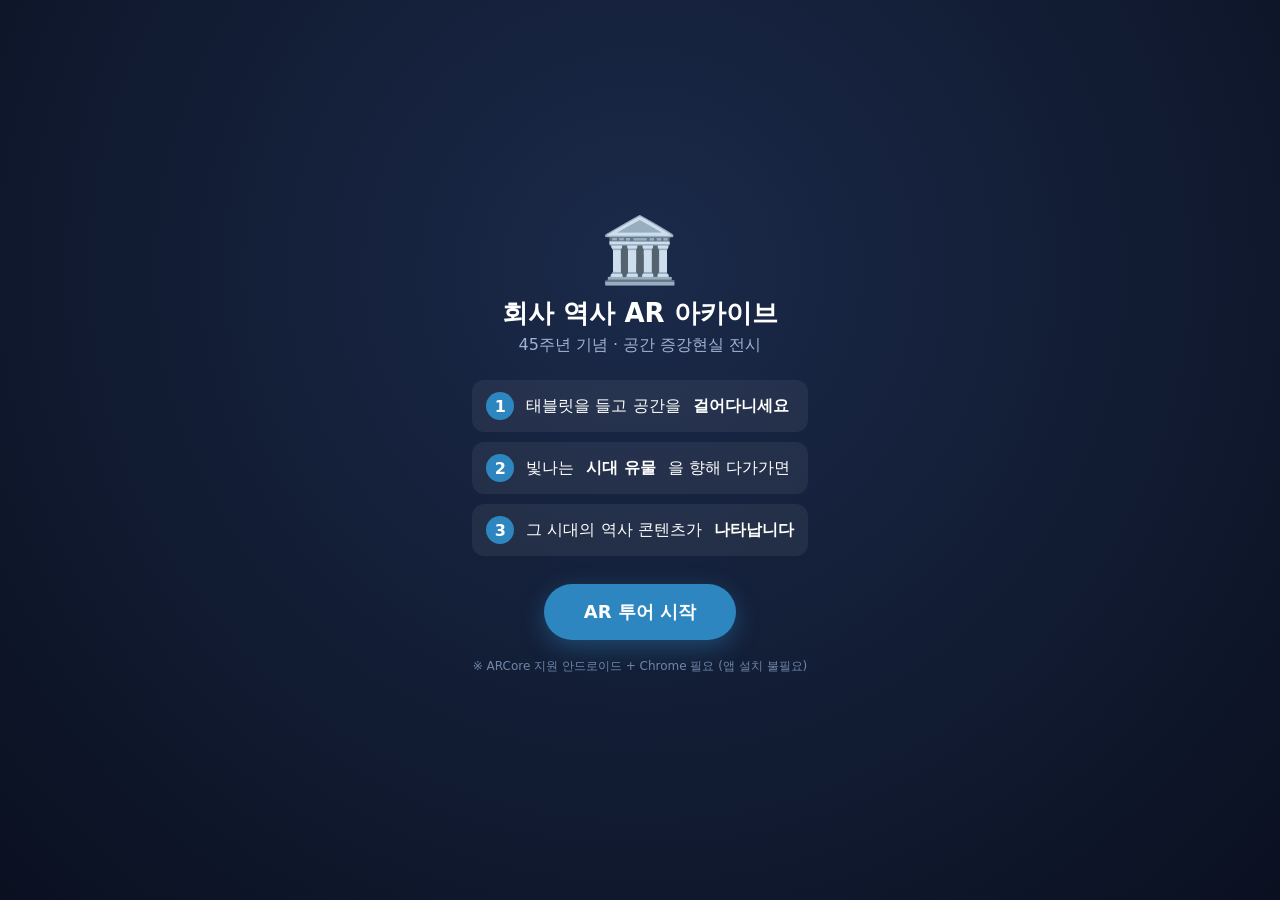
==== index.html @ a4f47e90 "init: 포켓몬고형 WebXR AR 역사 아카이브 Phase 1 스켈레톤 - index.html 온보딩 + ar.html WebXR immersive-ar 씬 - 시대 유물 7개" ====
<!DOCTYPE html>
<html lang="ko">
<head>
  <meta charset="utf-8">
  <meta name="viewport" content="width=device-width, initial-scale=1, maximum-scale=1, user-scalable=no">
  <title>회사 역사 AR 아카이브</title>
  <link rel="stylesheet" href="css/style.css">
</head>
<body class="onboarding">
  <main id="intro">
    <div class="logo">🏛️</div>
    <h1>회사 역사 AR 아카이브</h1>
    <p class="subtitle">45주년 기념 · 공간 증강현실 전시</p>

    <ul class="steps">
      <li><span>1</span> 태블릿을 들고 공간을 <b>걸어다니세요</b></li>
      <li><span>2</span> 빛나는 <b>시대 유물</b>을 향해 다가가면</li>
      <li><span>3</span> 그 시대의 역사 콘텐츠가 <b>나타납니다</b></li>
    </ul>

    <a class="start-btn" href="ar.html">AR 투어 시작</a>
    <p class="note">※ ARCore 지원 안드로이드 + Chrome 필요 (앱 설치 불필요)</p>
  </main>
</body>
</html>
---- css/style.css ----
/* ===== 공통 ===== */
* { box-sizing: border-box; -webkit-tap-highlight-color: transparent; }
html, body { margin: 0; height: 100%; font-family: "Noto Sans KR", system-ui, sans-serif; }

/* ===== 온보딩 (index.html) ===== */
body.onboarding {
  background: radial-gradient(circle at 50% 30%, #1b2a4a, #0a1020);
  color: #fff; display: flex; align-items: center; justify-content: center;
}
#intro { text-align: center; padding: 24px; max-width: 420px; }
#intro .logo { font-size: 64px; }
#intro h1 { font-size: 26px; margin: 8px 0 4px; }
#intro .subtitle { color: #9fb3d1; margin: 0 0 24px; }
#intro .steps { list-style: none; padding: 0; margin: 0 0 28px; text-align: left; }
#intro .steps li {
  display: flex; align-items: center; gap: 12px;
  background: rgba(255,255,255,.06); border-radius: 12px; padding: 12px 14px; margin-bottom: 10px;
}
#intro .steps li span {
  flex: none; width: 28px; height: 28px; border-radius: 50%;
  background: #2E86C1; display: grid; place-items: center; font-weight: 700;
}
.start-btn {
  display: inline-block; background: #2E86C1; color: #fff; text-decoration: none;
  font-size: 18px; font-weight: 700; padding: 16px 40px; border-radius: 999px;
  box-shadow: 0 8px 24px rgba(46,134,193,.4);
}
#intro .note { color: #6f86a8; font-size: 12px; margin-top: 18px; }

/* ===== AR DOM 오버레이 (ar.html) ===== */
#ui { position: fixed; inset: 0; pointer-events: none; z-index: 10; }
#ui button, #ui a, #ui .popup-card { pointer-events: auto; }

/* 진입 전 화면 */
#enter-screen {
  position: absolute; inset: 0; pointer-events: auto;
  background: radial-gradient(circle at 50% 30%, #1b2a4a, #0a1020);
  color: #fff; display: flex; flex-direction: column;
  align-items: center; justify-content: center; text-align: center; padding: 24px;
}
#enter-screen .logo { font-size: 56px; }
#enter-screen h1 { margin: 6px 0; }
#enter-screen p { color: #b9c8de; line-height: 1.5; }
#enter-ar-btn {
  margin-top: 20px; background: #27AE60; color: #fff; border: 0;
  font-size: 18px; font-weight: 700; padding: 16px 40px; border-radius: 999px;
  box-shadow: 0 8px 24px rgba(39,174,96,.4);
}
#enter-ar-btn:disabled { background: #555; box-shadow: none; }
#enter-screen .warn { color: #ffb4a8; font-size: 13px; margin-top: 16px; }
#enter-screen .back-link { color: #8fa6c6; margin-top: 24px; font-size: 14px; }

/* 진입 후 HUD */
#hud {
  position: absolute; top: 0; left: 0; right: 0;
  display: flex; align-items: center; gap: 10px; padding: 14px 16px;
}
#pokedex {
  background: rgba(0,0,0,.55); color: #fff; padding: 8px 14px; border-radius: 999px;
  font-size: 14px; backdrop-filter: blur(4px);
}
#pokedex b { color: #FFD700; }
#hint {
  flex: 1; text-align: center; color: #fff; font-size: 13px;
  text-shadow: 0 1px 4px rgba(0,0,0,.8);
}
#exit-ar-btn {
  flex: none; width: 40px; height: 40px; border-radius: 50%; border: 0;
  background: rgba(0,0,0,.55); color: #fff; font-size: 18px;
}

/* 발견 팝업 */
.popup-overlay {
  position: absolute; inset: 0; z-index: 20;
  background: rgba(0,0,0,.78); display: flex; align-items: center; justify-content: center;
  padding: 20px;
}
.popup-card {
  position: relative; background: #fff; color: #222; border-radius: 18px;
  max-width: 92vw; width: 360px; max-height: 84vh; overflow-y: auto; padding: 22px;
  animation: pop .25s ease;
}
@keyframes pop { from { transform: scale(.85); opacity: 0; } to { transform: scale(1); opacity: 1; } }
.popup-close {
  position: absolute; top: 10px; right: 10px; width: 40px; height: 40px;
  border: 0; border-radius: 50%; background: #eee; font-size: 18px;
}
.popup-body .badge {
  display: inline-block; background: #2E86C1; color: #fff;
  padding: 6px 14px; border-radius: 999px; font-weight: 700; font-size: 14px;
}
.popup-body .badge.gold { background: #E6A700; }
.popup-body h2 { margin: 12px 0; }
.popup-body h2 small { color: #888; font-size: 15px; font-weight: 400; }
.popup-body .ph-photo {
  height: 160px; border-radius: 12px; margin: 6px 0 14px;
  display: grid; place-items: center; color: rgba(255,255,255,.85); font-weight: 700;
}
.popup-body .ph-photo.gold { background: #E6A700; }
.popup-body p { line-height: 1.6; color: #444; }
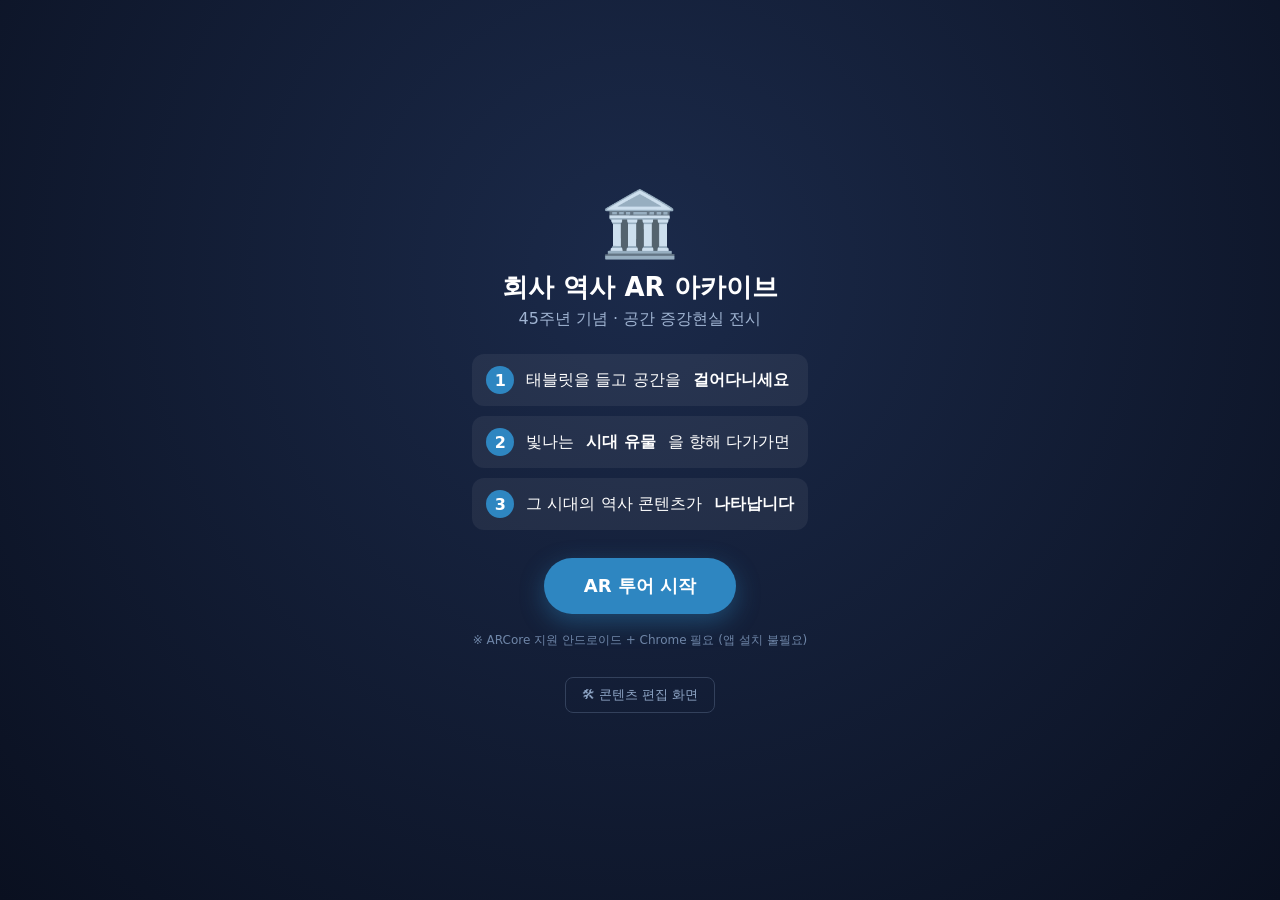
==== commit 9a2c1685: "feat: 웹 편집 화면(admin.html) + 데이터 저장소(data-store.js) - admin.html: 위에서 본 지도 드래그 배치, 유물 추가/삭제, 제목/연도/색/" ====
--- a/index.html
+++ b/index.html
@@ -20,6 +20,7 @@
 
     <a class="start-btn" href="ar.html">AR 투어 시작</a>
     <p class="note">※ ARCore 지원 안드로이드 + Chrome 필요 (앱 설치 불필요)</p>
+    <a class="edit-link" href="admin.html">🛠 콘텐츠 편집 화면</a>
   </main>
 </body>
 </html>
--- a/css/style.css
+++ b/css/style.css
@@ -1,6 +1,9 @@
 /* ===== 공통 ===== */
 * { box-sizing: border-box; -webkit-tap-highlight-color: transparent; }
 html, body { margin: 0; height: 100%; font-family: "Noto Sans KR", system-ui, sans-serif; }
+
+/* hidden 속성은 display 규칙보다 항상 우선 (팝업/HUD/시작화면 토글의 핵심) */
+[hidden] { display: none !important; }
 
 /* ===== 온보딩 (index.html) ===== */
 body.onboarding {
@@ -26,6 +29,8 @@
   box-shadow: 0 8px 24px rgba(46,134,193,.4);
 }
 #intro .note { color: #6f86a8; font-size: 12px; margin-top: 18px; }
+#intro .edit-link { display: inline-block; color: #8fa6c6; font-size: 13px; margin-top: 16px;
+  border: 1px solid #33415c; border-radius: 8px; padding: 8px 16px; text-decoration: none; }
 
 /* ===== AR DOM 오버레이 (ar.html) ===== */
 #ui { position: fixed; inset: 0; pointer-events: none; z-index: 10; }
@@ -98,3 +103,22 @@
 }
 .popup-body .ph-photo.gold { background: #E6A700; }
 .popup-body p { line-height: 1.6; color: #444; }
+.popup-body .c-img,
+.popup-body .c-vid { width: 100%; border-radius: 12px; margin: 6px 0 10px; display: block; }
+
+/* A-Frame 기본 UI 강제 제거 (흰 VR 버튼 / 권한 모달 등) */
+.a-enter-vr, .a-enter-ar,
+.a-enter-vr-button, .a-enter-ar-button,
+.a-orientation-modal, .a-modal {
+  display: none !important;
+}
+
+/* 디버그 패널 */
+#debug {
+  position: absolute; left: 0; right: 0; bottom: 0; z-index: 30;
+  max-height: 42%; overflow-y: auto; pointer-events: none;
+  background: rgba(0,0,0,.72); color: #2ecc71;
+  font: 12px/1.5 ui-monospace, monospace; padding: 8px 10px;
+  white-space: pre-wrap; word-break: break-all;
+}
+#debug:empty { display: none; }
